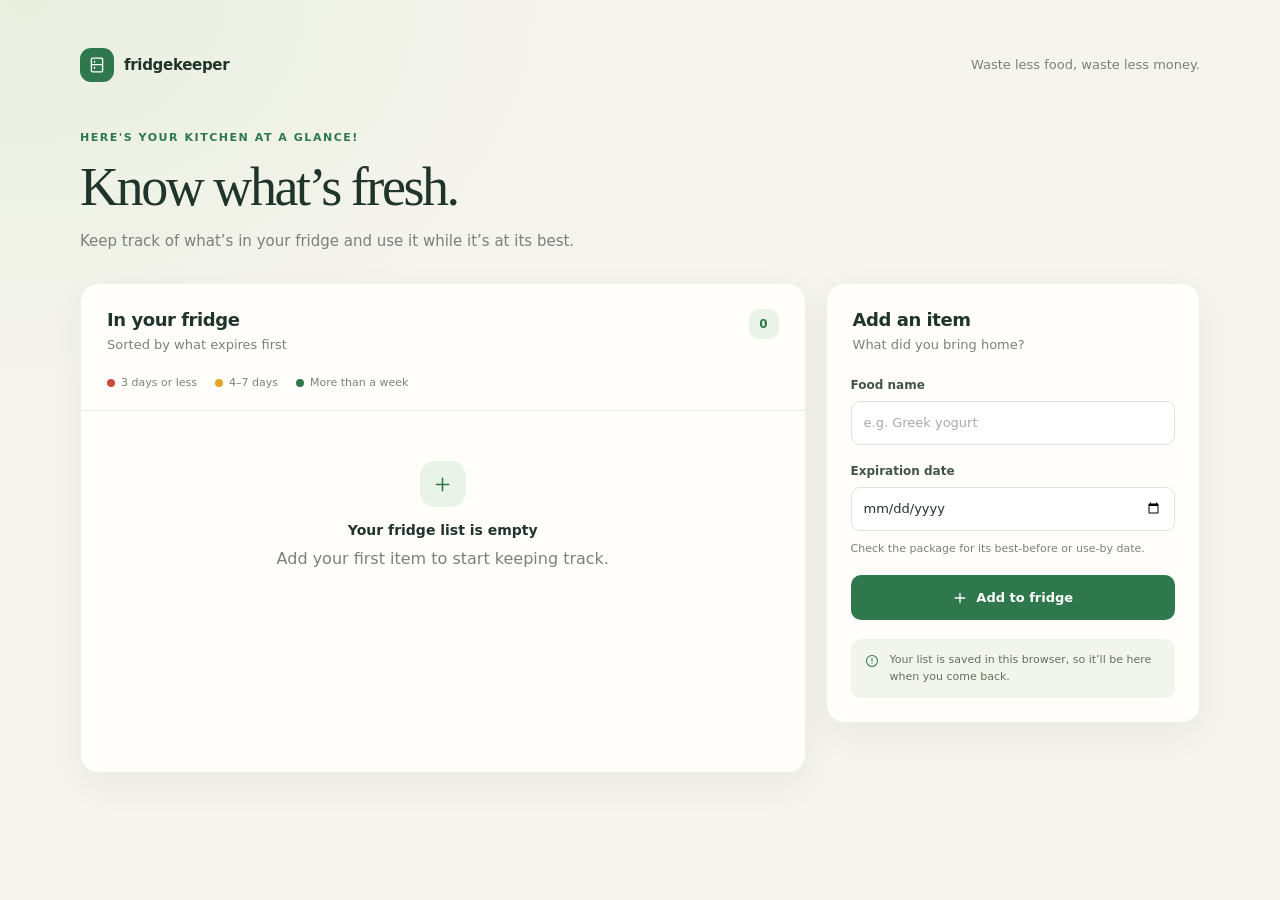
==== index.html @ ee25a733 "main page done" ====
<!doctype html>
<html lang="en">
  <head>
    <meta charset="utf-8">
    <meta name="viewport" content="width=device-width, initial-scale=1">
    <meta name="theme-color" content="#f5f4ed">
    <title>Fridgekeeper — Know what’s fresh</title>
    <link href="https://cdn.jsdelivr.net/npm/bootstrap@5.3.9/dist/css/bootstrap.min.css" rel="stylesheet" integrity="sha384-yEPZ7jP9S0QKiUQ0m3jjsO4ProIW7wvR9gXkI7JOGa2XVsw53Yke2bsdkBbjmmiX" crossorigin="anonymous">
    <link rel="stylesheet" href="styles.css">
  </head>
  <body>
    <main class="page">
      <header class="topbar">
        <a class="brand" href="#" aria-label="Fridgekeeper home">
          <span class="brand-mark" aria-hidden="true">
            <svg width="20" height="20" viewBox="0 0 24 24" fill="none">
              <path d="M7 3.75h10a1.75 1.75 0 0 1 1.75 1.75v13A1.75 1.75 0 0 1 17 20.25H7a1.75 1.75 0 0 1-1.75-1.75v-13A1.75 1.75 0 0 1 7 3.75Z" stroke="currentColor" stroke-width="1.6"/>
              <path d="M5.5 11.5h13M9 7.25v1.5m0 5.75V16" stroke="currentColor" stroke-width="1.6" stroke-linecap="round"/>
            </svg>
          </span>
          fridgekeeper
        </a>
        <span class="top-note">Waste less food, waste less money.</span>
      </header>

      <section class="intro" aria-labelledby="page-title">
        <p class="eyebrow">Here's your kitchen at a glance!</p>
        <h1>Know what’s fresh.</h1>
        <p class="subtitle">Keep track of what’s in your fridge and use it while it’s at its best.</p>
      </section>

      <div class="columns">
        <section class="panel list-panel" aria-labelledby="fridge-heading">
          <div class="panel-heading">
            <div>
              <h2 id="fridge-heading">In your fridge</h2>
              <p>Sorted by what expires first</p>
            </div>
            <span class="item-count" id="item-count" aria-label="0 items">0</span>
          </div>
          <div class="legend" aria-label="Expiration color guide">
            <span class="legend-item"><span class="dot red" aria-hidden="true"></span>3 days or less</span>
            <span class="legend-item"><span class="dot yellow" aria-hidden="true"></span>4–7 days</span>
            <span class="legend-item"><span class="dot" aria-hidden="true"></span>More than a week</span>
          </div>
          <div id="notice" class="notice" role="status" aria-live="polite" hidden></div>
          <ul id="food-list" class="food-list" aria-live="polite"></ul>
          <div id="empty-state" class="empty-state">
            <span class="empty-icon" aria-hidden="true">
              <svg width="21" height="21" viewBox="0 0 24 24" fill="none">
                <path d="M12 5v14m-7-7h14" stroke="currentColor" stroke-width="1.8" stroke-linecap="round"/>
              </svg>
            </span>
            <strong>Your fridge list is empty</strong>
            Add your first item to start keeping track.
          </div>
        </section>

        <section class="panel form-panel" aria-labelledby="add-heading">
          <div class="panel-heading">
            <div>
              <h2 id="add-heading">Add an item</h2>
              <p>What did you bring home?</p>
            </div>
          </div>
          <form id="add-form" class="form-body">
            <div class="field">
              <label for="food-name">Food name</label>
              <input id="food-name" name="name" type="text" maxlength="80" placeholder="e.g. Greek yogurt" autocomplete="off" required>
            </div>
            <div class="field">
              <label for="expiry-date">Expiration date</label>
              <input id="expiry-date" name="expiry" type="date" required>
            </div>
            <p class="helper">Check the package for its best-before or use-by date.</p>
            <button class="submit-button" type="submit">
              <svg width="16" height="16" viewBox="0 0 24 24" fill="none" aria-hidden="true">
                <path d="M12 5v14m-7-7h14" stroke="currentColor" stroke-width="2" stroke-linecap="round"/>
              </svg>
              Add to fridge
            </button>
          </form>
          <div class="form-note">
            <svg width="16" height="16" viewBox="0 0 24 24" fill="none" aria-hidden="true">
              <path d="M12 3.75a8.25 8.25 0 1 0 0 16.5 8.25 8.25 0 0 0 0-16.5Zm0 4v4.5m0 3h.01" stroke="currentColor" stroke-width="1.6" stroke-linecap="round"/>
            </svg>
            Your list is saved in this browser, so it’ll be here when you come back.
          </div>
        </section>
      </div>
    </main>

    <script src="https://cdn.jsdelivr.net/npm/bootstrap@5.3.9/dist/js/bootstrap.bundle.min.js" integrity="sha384-WyOxWvTyr1QaMPfiPJSv76iReVthorl5uWlFtZPyK0IEB0hGzo9y5Bp9mYanr8Bu" crossorigin="anonymous" defer></script>
    <script src="script.js" defer></script>
  </body>
</html>
---- styles.css ----
:root {
  color-scheme: light;
  --ink: #20342c;
  --muted: #78827a;
  --line: #e8e9df;
  --paper: #fffefa;
  --canvas: #f5f4ed;
  --green: #2f784d;
  --green-soft: #e9f3e8;
  --red: #c94d3d;
  --red-soft: #fff0ec;
  --yellow: #b57a18;
  --yellow-soft: #fff5dc;
  font-family: "Segoe UI", "Helvetica Neue", sans-serif;
  font-synthesis: none;
  text-rendering: optimizeLegibility;
}

* {
  box-sizing: border-box;
}

body {
  min-width: 320px;
  min-height: 100vh;
  margin: 0;
  color: var(--ink);
  background:
    radial-gradient(ellipse at 2% 0%, #e8efdf 0, transparent 34rem),
    var(--canvas);
}

button,
input {
  font: inherit;
}

.page {
  width: min(1120px, calc(100% - 48px));
  margin: 0 auto;
  padding: 48px 0 64px;
}

.topbar {
  display: flex;
  align-items: center;
  justify-content: space-between;
  margin-bottom: 48px;
}

.brand {
  display: inline-flex;
  align-items: center;
  gap: 10px;
  color: var(--ink);
  font-size: 15px;
  font-weight: 750;
  letter-spacing: -0.02em;
  text-decoration: none;
}

.brand-mark {
  display: grid;
  width: 34px;
  height: 34px;
  place-items: center;
  border-radius: 11px;
  color: #fff;
  background: var(--green);
}

.top-note {
  color: var(--muted);
  font-size: 13px;
}

.intro {
  max-width: 680px;
  margin-bottom: 30px;
}

.eyebrow {
  margin: 0 0 11px;
  color: var(--green);
  font-size: 11px;
  font-weight: 750;
  letter-spacing: 0.14em;
  text-transform: uppercase;
}

h1 {
  margin: 0;
  font-family: Georgia, "Times New Roman", serif;
  font-size: clamp(36px, 5vw, 54px);
  font-weight: 500;
  letter-spacing: -0.045em;
  line-height: 1.08;
}

.subtitle {
  margin: 13px 0 0;
  color: var(--muted);
  font-size: 15px;
  line-height: 1.6;
}

.columns {
  display: grid;
  grid-template-columns: minmax(0, 1.55fr) minmax(280px, 0.8fr);
  align-items: start;
  gap: 20px;
}

.panel {
  overflow: hidden;
  border: 1px solid rgba(32, 52, 44, 0.07);
  border-radius: 18px;
  background: var(--paper);
  box-shadow: 0 12px 36px rgba(38, 55, 39, 0.055);
}

.list-panel {
  min-height: 490px;
}

.panel-heading {
  display: flex;
  align-items: flex-start;
  justify-content: space-between;
  gap: 14px;
  padding: 25px 26px 20px;
}

.panel-heading h2 {
  margin: 0;
  font-size: 18px;
  font-weight: 700;
  letter-spacing: -0.025em;
}

.panel-heading p {
  margin: 5px 0 0;
  color: var(--muted);
  font-size: 13px;
}

.item-count {
  display: inline-flex;
  min-width: 30px;
  height: 30px;
  align-items: center;
  justify-content: center;
  padding: 0 9px;
  border-radius: 10px;
  color: var(--green);
  background: var(--green-soft);
  font-size: 12px;
  font-weight: 700;
}

.legend {
  display: flex;
  flex-wrap: wrap;
  gap: 10px 18px;
  padding: 0 26px 19px;
  color: var(--muted);
  font-size: 11px;
}

.legend-item {
  display: inline-flex;
  align-items: center;
  gap: 6px;
}

.dot {
  width: 8px;
  height: 8px;
  flex: 0 0 8px;
  border-radius: 50%;
  background: var(--green);
}

.dot.red {
  background: var(--red);
}

.dot.yellow {
  background: #e1a328;
}

.food-list {
  margin: 0;
  padding: 0 26px;
  list-style: none;
}

.food-item {
  display: grid;
  grid-template-columns: minmax(0, 1fr) auto;
  align-items: center;
  gap: 14px;
  padding: 16px 0;
  border-top: 1px solid var(--line);
}

.food-main {
  display: flex;
  min-width: 0;
  align-items: center;
  gap: 12px;
}

.food-indicator {
  width: 10px;
  height: 10px;
  flex: 0 0 10px;
  border-radius: 50%;
  background: var(--green);
  box-shadow: 0 0 0 4px var(--green-soft);
}

.food-indicator.red {
  background: var(--red);
  box-shadow: 0 0 0 4px var(--red-soft);
}

.food-indicator.yellow {
  background: #d9971c;
  box-shadow: 0 0 0 4px var(--yellow-soft);
}

.food-name {
  overflow: hidden;
  font-size: 14px;
  font-weight: 650;
  text-overflow: ellipsis;
  white-space: nowrap;
}

.food-date {
  margin-top: 4px;
  color: var(--muted);
  font-size: 12px;
}

.food-meta {
  display: flex;
  align-items: center;
  gap: 14px;
}

.freshness {
  min-width: 83px;
  color: var(--green);
  font-size: 12px;
  font-weight: 650;
  text-align: right;
}

.freshness.red {
  color: var(--red);
}

.freshness.yellow {
  color: var(--yellow);
}

.remove-button {
  display: grid;
  width: 32px;
  height: 32px;
  place-items: center;
  border: 0;
  border-radius: 9px;
  color: #8c958d;
  background: transparent;
  cursor: pointer;
  transition: color 140ms ease, background 140ms ease;
}

.remove-button:hover {
  color: var(--red);
  background: var(--red-soft);
}

.remove-button:focus-visible,
.submit-button:focus-visible,
input:focus-visible {
  outline: 3px solid rgba(47, 120, 77, 0.27);
  outline-offset: 2px;
}

.empty-state {
  padding: 50px 20px 58px;
  border-top: 1px solid var(--line);
  color: var(--muted);
  text-align: center;
}

.empty-state strong {
  display: block;
  margin-bottom: 6px;
  color: var(--ink);
  font-size: 14px;
}

.empty-icon {
  display: grid;
  width: 46px;
  height: 46px;
  margin: 0 auto 13px;
  place-items: center;
  border-radius: 15px;
  color: var(--green);
  background: var(--green-soft);
}

.form-panel {
  padding-bottom: 24px;
}

.form-panel .panel-heading {
  padding-bottom: 21px;
}

.form-body {
  display: grid;
  gap: 17px;
  padding: 0 24px;
}

.field {
  display: grid;
  gap: 7px;
}

.field label {
  color: #42534a;
  font-size: 12px;
  font-weight: 650;
}

.field input {
  width: 100%;
  height: 44px;
  padding: 0 12px;
  border: 1px solid #dfe3d9;
  border-radius: 9px;
  color: var(--ink);
  background: #fff;
  font-size: 13px;
}

.field input::placeholder {
  color: #a4aca5;
}

.helper {
  margin: -7px 0 1px;
  color: var(--muted);
  font-size: 11px;
  line-height: 1.5;
}

.submit-button {
  display: inline-flex;
  min-height: 45px;
  align-items: center;
  justify-content: center;
  gap: 8px;
  border: 0;
  border-radius: 10px;
  color: #fff;
  background: var(--green);
  font-size: 13px;
  font-weight: 700;
  cursor: pointer;
  transition: background 140ms ease, transform 140ms ease;
}

.submit-button:hover {
  background: #255f3d;
}

.submit-button:active {
  transform: translateY(1px);
}

.form-note {
  display: flex;
  gap: 10px;
  margin: 19px 24px 0;
  padding: 13px;
  border-radius: 10px;
  color: #62715e;
  background: #f2f5eb;
  font-size: 11px;
  line-height: 1.5;
}

.form-note svg {
  flex: 0 0 16px;
  margin-top: 1px;
  color: var(--green);
}

.notice {
  margin: 0 26px 16px;
  padding: 10px 12px;
  border-radius: 9px;
  color: #8d352d;
  background: var(--red-soft);
  font-size: 12px;
  line-height: 1.45;
}

.notice[hidden] {
  display: none;
}

@media (max-width: 760px) {
  .page {
    width: min(100% - 32px, 560px);
    padding-top: 26px;
  }

  .topbar {
    margin-bottom: 38px;
  }

  .top-note {
    font-size: 11px;
  }

  .columns {
    grid-template-columns: 1fr;
  }

  .list-panel {
    min-height: 0;
  }
}

@media (max-width: 420px) {
  .page {
    width: calc(100% - 24px);
  }

  .panel-heading {
    padding-right: 19px;
    padding-left: 19px;
  }

  .legend,
  .food-list {
    padding-right: 19px;
    padding-left: 19px;
  }

  .freshness {
    min-width: 70px;
    font-size: 11px;
  }

  .food-meta {
    gap: 7px;
  }

  .form-body {
    padding-right: 19px;
    padding-left: 19px;
  }

  .form-note {
    margin-right: 19px;
    margin-left: 19px;
  }
}
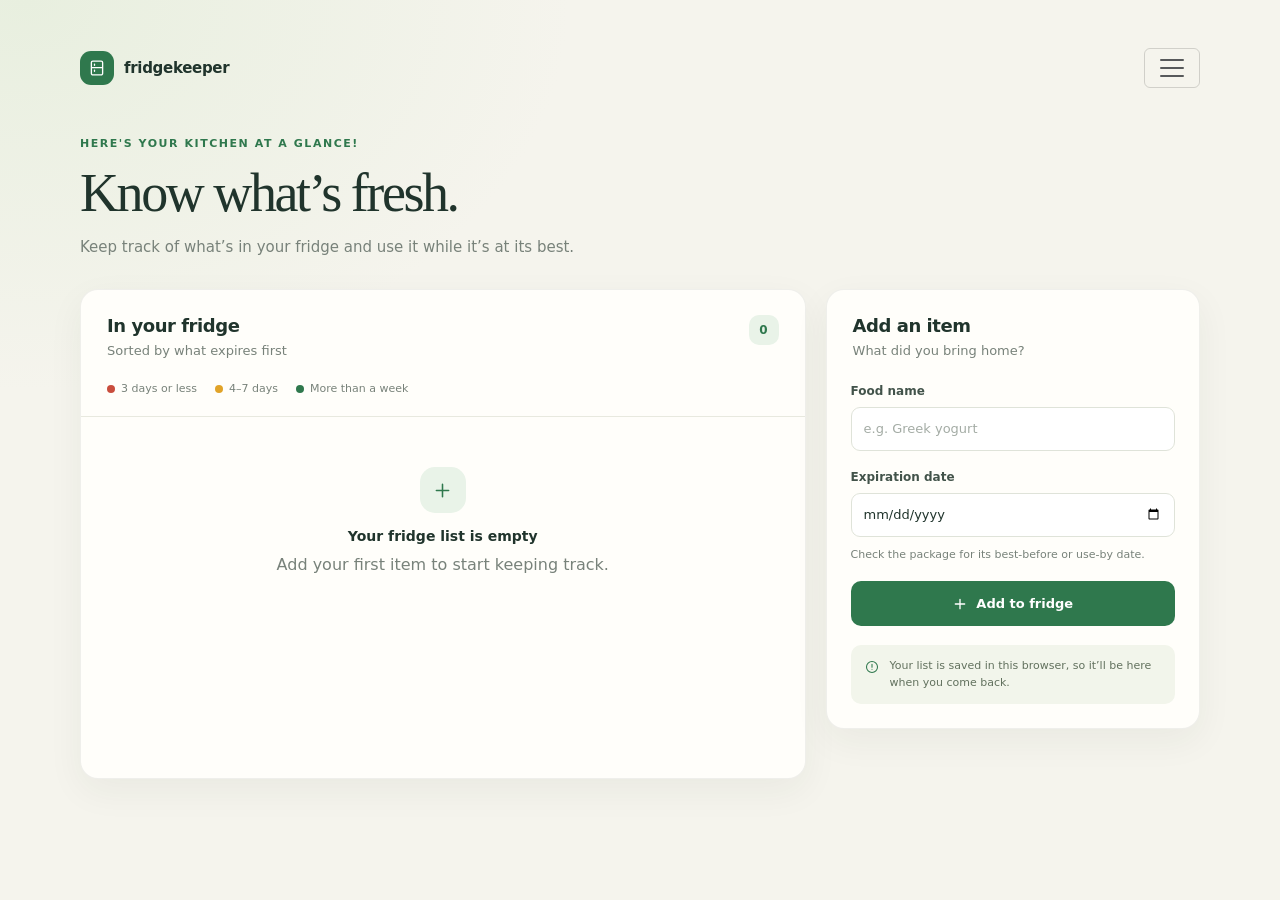
==== commit 75e84cca: "created recipe website (I am terrible at remembering to commit)" ====
--- a/index.html
+++ b/index.html
@@ -11,7 +11,7 @@
   <body>
     <main class="page">
       <header class="topbar">
-        <a class="brand" href="#" aria-label="Fridgekeeper home">
+        <a class="brand" href="index.html" aria-label="Fridgekeeper home">
           <span class="brand-mark" aria-hidden="true">
             <svg width="20" height="20" viewBox="0 0 24 24" fill="none">
               <path d="M7 3.75h10a1.75 1.75 0 0 1 1.75 1.75v13A1.75 1.75 0 0 1 17 20.25H7a1.75 1.75 0 0 1-1.75-1.75v-13A1.75 1.75 0 0 1 7 3.75Z" stroke="currentColor" stroke-width="1.6"/>
@@ -20,7 +20,23 @@
           </span>
           fridgekeeper
         </a>
-        <span class="top-note">Waste less food, waste less money.</span>
+        <div class="navbar p-0">
+          <button class="navbar-toggler" type="button" data-bs-toggle="offcanvas" data-bs-target="#main-navigation" aria-controls="main-navigation" aria-label="Open navigation menu">
+            <span class="navbar-toggler-icon"></span>
+          </button>
+          <div class="offcanvas offcanvas-end" tabindex="-1" id="main-navigation" aria-labelledby="main-navigation-title">
+            <div class="offcanvas-header">
+              <h2 class="offcanvas-title" id="main-navigation-title">Navigate</h2>
+              <button type="button" class="btn-close" data-bs-dismiss="offcanvas" aria-label="Close navigation"></button>
+            </div>
+            <div class="offcanvas-body">
+              <nav class="navbar-nav" aria-label="Main navigation">
+                <a class="nav-link active" href="index.html" aria-current="page">My fridge</a>
+                <a class="nav-link" href="recipes.html">Recipe finder</a>
+              </nav>
+            </div>
+          </div>
+        </div>
       </header>
 
       <section class="intro" aria-labelledby="page-title">
--- a/styles.css
+++ b/styles.css
@@ -72,6 +72,11 @@
 .top-note {
   color: var(--muted);
   font-size: 13px;
+  text-decoration: none;
+}
+
+.top-note:hover {
+  color: var(--green);
 }
 
 .intro {
